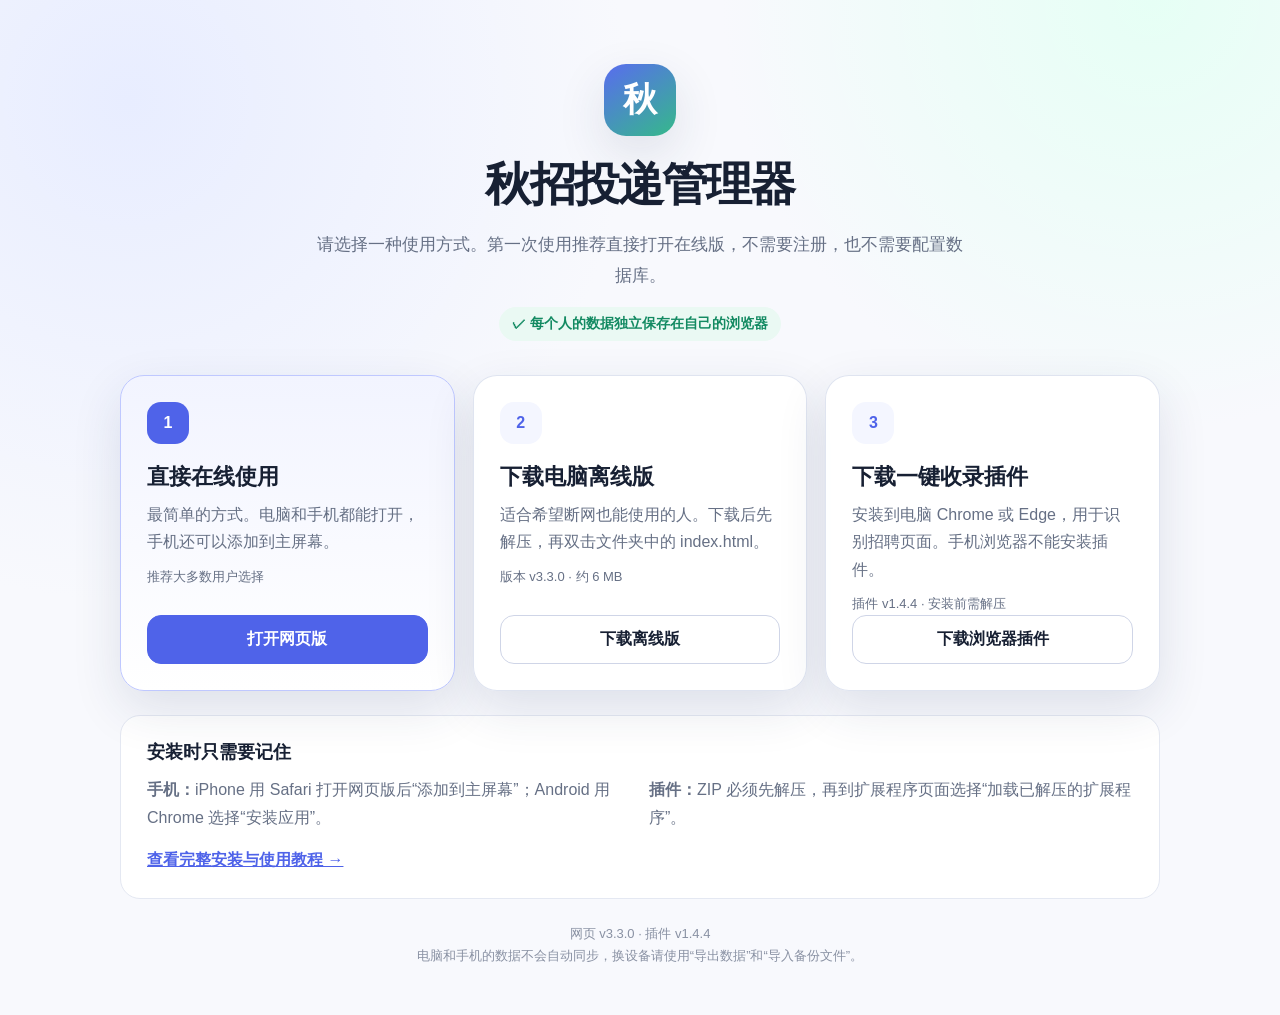
==== download.html @ e2f03a98 "chore(release): 离线包升级 v3.3.0（含官网绑定/拍板/邮件邀约），下载中心与使用说明同步；在线版地址更新" ====
<!doctype html>
<html lang="zh-CN">
<head>
  <meta charset="utf-8">
  <meta name="viewport" content="width=device-width, initial-scale=1">
  <meta name="theme-color" content="#4f63e9">
  <link rel="icon" href="./icons/app-icon.svg" type="image/svg+xml">
  <title>秋招投递管理器｜下载中心</title>
  <style>
    :root {
      color-scheme: light;
      --ink: #172033;
      --muted: #667085;
      --line: #e4e8f2;
      --primary: #4f63e9;
      --primary-dark: #3e50cd;
      --soft: #f4f6ff;
      --green: #138a62;
      --shadow: 0 18px 50px rgba(33, 47, 93, .12);
    }
    * { box-sizing: border-box; }
    body {
      margin: 0;
      min-height: 100vh;
      color: var(--ink);
      font-family: -apple-system, BlinkMacSystemFont, "Segoe UI", "PingFang SC", "Microsoft YaHei", sans-serif;
      background:
        radial-gradient(circle at 10% 10%, #e8edff 0, transparent 34%),
        radial-gradient(circle at 90% 0, #e6fff5 0, transparent 28%),
        #f8f9fd;
    }
    a { color: inherit; }
    .page { width: min(1040px, calc(100% - 32px)); margin: 0 auto; padding: 64px 0 48px; }
    .hero { text-align: center; margin-bottom: 34px; }
    .logo {
      display: inline-grid;
      place-items: center;
      width: 72px;
      height: 72px;
      margin-bottom: 18px;
      border-radius: 22px;
      color: white;
      font-size: 34px;
      font-weight: 800;
      background: linear-gradient(145deg, #596cef, #35b98a);
      box-shadow: var(--shadow);
    }
    h1 { margin: 0; font-size: clamp(30px, 5vw, 46px); letter-spacing: -.04em; }
    .subtitle { max-width: 660px; margin: 14px auto 0; color: var(--muted); font-size: 17px; line-height: 1.8; }
    .privacy {
      display: inline-flex;
      align-items: center;
      gap: 8px;
      margin-top: 16px;
      padding: 8px 13px;
      border-radius: 999px;
      color: var(--green);
      background: #eaf9f3;
      font-size: 14px;
      font-weight: 700;
    }
    .cards { display: grid; grid-template-columns: repeat(3, 1fr); gap: 18px; }
    .card {
      display: flex;
      min-height: 280px;
      flex-direction: column;
      padding: 26px;
      border: 1px solid rgba(220, 225, 239, .9);
      border-radius: 24px;
      background: rgba(255, 255, 255, .92);
      box-shadow: var(--shadow);
    }
    .card.primary { border-color: #bfc8ff; background: linear-gradient(180deg, #f2f4ff, #fff); }
    .number {
      display: grid;
      place-items: center;
      width: 42px;
      height: 42px;
      margin-bottom: 18px;
      border-radius: 14px;
      color: var(--primary);
      background: var(--soft);
      font-weight: 800;
    }
    .card.primary .number { color: white; background: var(--primary); }
    h2 { margin: 0 0 9px; font-size: 22px; }
    .card p { margin: 0; color: var(--muted); line-height: 1.7; }
    .meta { margin-top: 10px !important; font-size: 13px; }
    .button {
      display: block;
      margin-top: auto;
      padding: 13px 16px;
      border: 1px solid #cfd5e7;
      border-radius: 14px;
      text-align: center;
      text-decoration: none;
      font-weight: 800;
      transition: transform .15s ease, background .15s ease;
    }
    .button:hover { transform: translateY(-2px); background: #f6f7fb; }
    .primary .button { color: white; border-color: var(--primary); background: var(--primary); }
    .primary .button:hover { background: var(--primary-dark); }
    .guide {
      margin-top: 24px;
      padding: 24px 26px;
      border: 1px solid var(--line);
      border-radius: 20px;
      background: white;
    }
    .guide h3 { margin: 0 0 12px; font-size: 18px; }
    .guide-grid { display: grid; grid-template-columns: 1fr 1fr; gap: 18px; }
    .guide p { margin: 0; color: var(--muted); line-height: 1.75; }
    .text-link { color: var(--primary); font-weight: 700; }
    footer { margin-top: 24px; color: #8991a3; text-align: center; font-size: 13px; line-height: 1.7; }
    @media (max-width: 800px) {
      .page { padding-top: 36px; }
      .cards { grid-template-columns: 1fr; }
      .card { min-height: 230px; }
      .guide-grid { grid-template-columns: 1fr; }
    }
  </style>
</head>
<body>
  <main class="page">
    <header class="hero">
      <div class="logo" aria-hidden="true">秋</div>
      <h1>秋招投递管理器</h1>
      <p class="subtitle">请选择一种使用方式。第一次使用推荐直接打开在线版，不需要注册，也不需要配置数据库。</p>
      <div class="privacy">✓ 每个人的数据独立保存在自己的浏览器</div>
    </header>

    <section class="cards" aria-label="使用与下载入口">
      <article class="card primary">
        <div class="number">1</div>
        <h2>直接在线使用</h2>
        <p>最简单的方式。电脑和手机都能打开，手机还可以添加到主屏幕。</p>
        <p class="meta">推荐大多数用户选择</p>
        <a class="button" href="./index.html">打开网页版</a>
      </article>

      <article class="card">
        <div class="number">2</div>
        <h2>下载电脑离线版</h2>
        <p>适合希望断网也能使用的人。下载后先解压，再双击文件夹中的 index.html。</p>
        <p class="meta">版本 v3.3.0 · 约 6 MB</p>
        <a class="button" href="./downloads/秋招投递管理器-电脑离线版-v3.3.0.zip" download>下载离线版</a>
      </article>

      <article class="card">
        <div class="number">3</div>
        <h2>下载一键收录插件</h2>
        <p>安装到电脑 Chrome 或 Edge，用于识别招聘页面。手机浏览器不能安装插件。</p>
        <p class="meta">插件 v1.4.4 · 安装前需解压</p>
        <a class="button" href="./downloads/秋招一键收录插件-v1.4.4.zip" download>下载浏览器插件</a>
      </article>
    </section>

    <section class="guide">
      <h3>安装时只需要记住</h3>
      <div class="guide-grid">
        <p><strong>手机：</strong>iPhone 用 Safari 打开网页版后“添加到主屏幕”；Android 用 Chrome 选择“安装应用”。</p>
        <p><strong>插件：</strong>ZIP 必须先解压，再到扩展程序页面选择“加载已解压的扩展程序”。</p>
      </div>
      <p style="margin-top:14px"><a class="text-link" href="./docs/安装与使用教程.md">查看完整安装与使用教程 →</a></p>
    </section>

    <footer>
      网页 v3.3.0 · 插件 v1.4.4<br>
      电脑和手机的数据不会自动同步，换设备请使用“导出数据”和“导入备份文件”。
    </footer>
  </main>
</body>
</html>
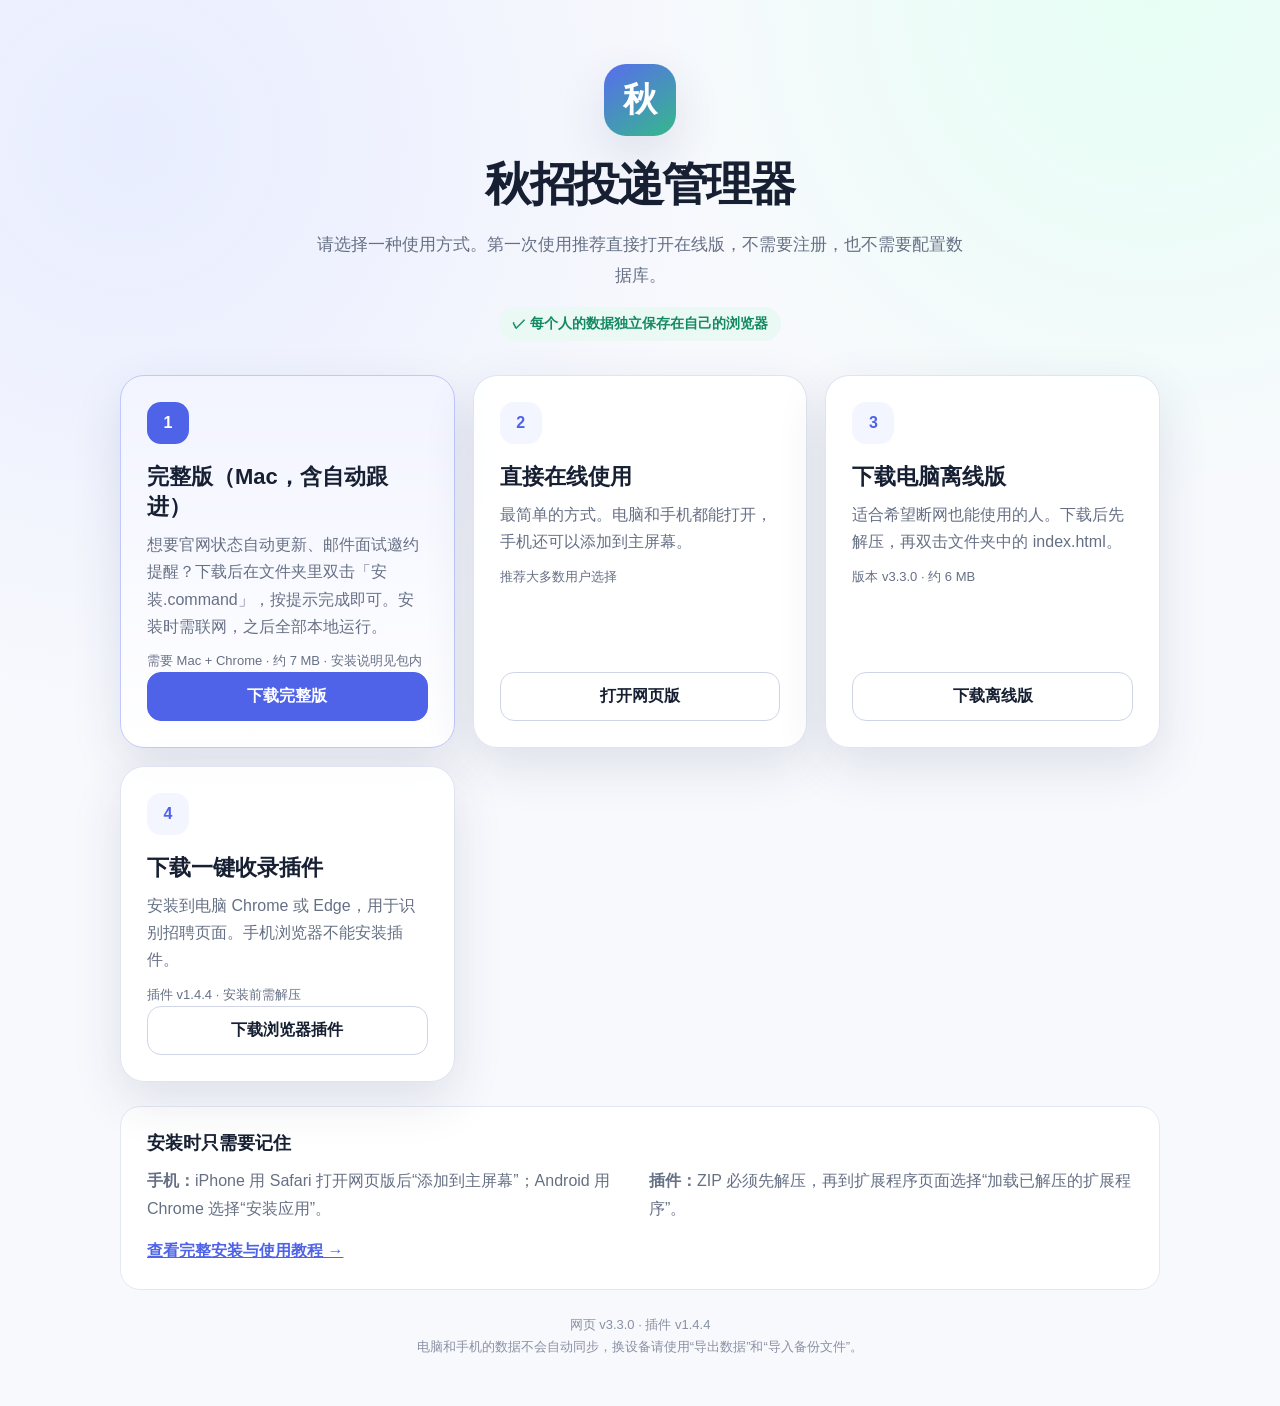
==== commit d4ac75a9: "feat: 下载中心新增「完整版（Mac）」——控制台+内嵌台账一体包，双击安装.command 即得自动跟进/邮件邀约；网页版/离线版/插件顺延为 2/3/4" ====
--- a/download.html
+++ b/download.html
@@ -132,6 +132,14 @@
     <section class="cards" aria-label="使用与下载入口">
       <article class="card primary">
         <div class="number">1</div>
+        <h2>完整版（Mac，含自动跟进）</h2>
+        <p>想要官网状态自动更新、邮件面试邀约提醒？下载后在文件夹里双击「安装.command」，按提示完成即可。安装时需联网，之后全部本地运行。</p>
+        <p class="meta">需要 Mac + Chrome · 约 7 MB · 安装说明见包内</p>
+        <a class="button" href="./downloads/秋招投递管理-完整版-Mac-v3.3.0.zip" download>下载完整版</a>
+      </article>
+
+      <article class="card">
+        <div class="number">2</div>
         <h2>直接在线使用</h2>
         <p>最简单的方式。电脑和手机都能打开，手机还可以添加到主屏幕。</p>
         <p class="meta">推荐大多数用户选择</p>
@@ -139,7 +147,7 @@
       </article>
 
       <article class="card">
-        <div class="number">2</div>
+        <div class="number">3</div>
         <h2>下载电脑离线版</h2>
         <p>适合希望断网也能使用的人。下载后先解压，再双击文件夹中的 index.html。</p>
         <p class="meta">版本 v3.3.0 · 约 6 MB</p>
@@ -147,7 +155,7 @@
       </article>
 
       <article class="card">
-        <div class="number">3</div>
+        <div class="number">4</div>
         <h2>下载一键收录插件</h2>
         <p>安装到电脑 Chrome 或 Edge，用于识别招聘页面。手机浏览器不能安装插件。</p>
         <p class="meta">插件 v1.4.4 · 安装前需解压</p>
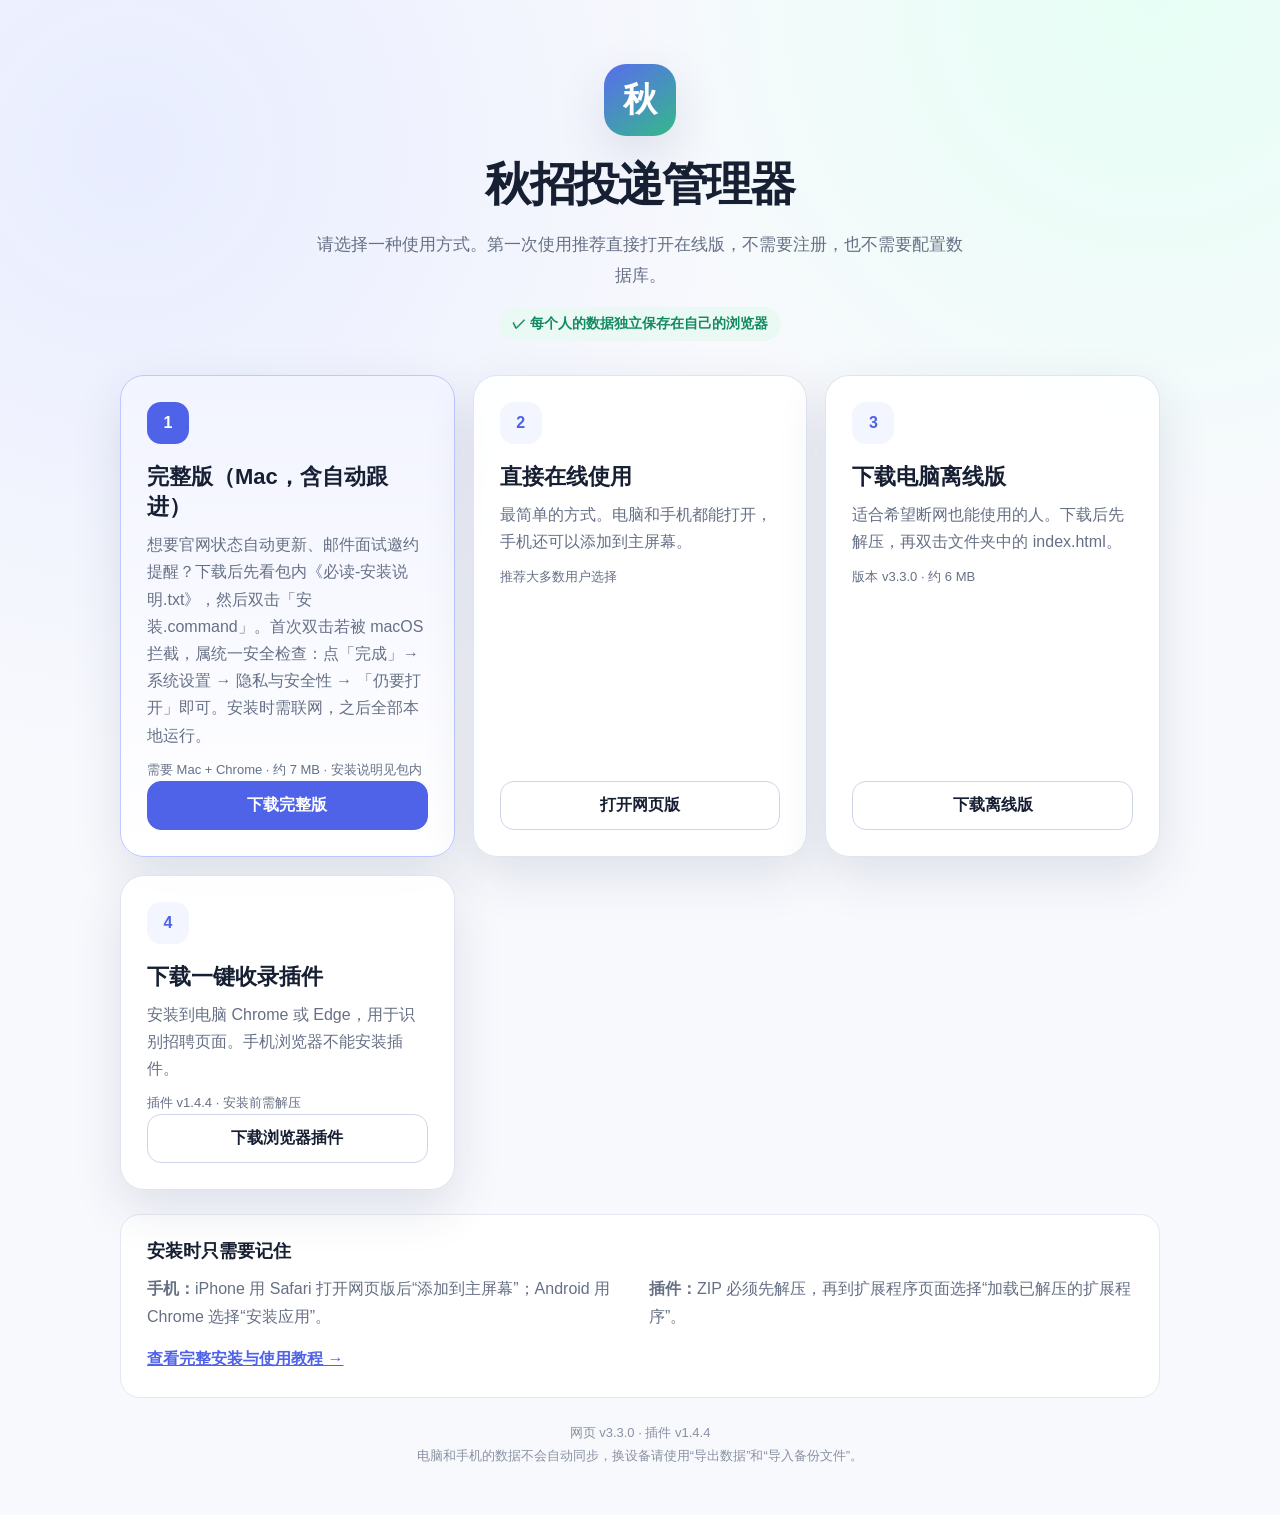
==== commit 4d7864ea: "feat: 完整版包内新增《必读-安装说明.txt》（Gatekeeper 拦截的处理步骤）；下载中心卡片同步提示" ====
--- a/download.html
+++ b/download.html
@@ -133,7 +133,7 @@
       <article class="card primary">
         <div class="number">1</div>
         <h2>完整版（Mac，含自动跟进）</h2>
-        <p>想要官网状态自动更新、邮件面试邀约提醒？下载后在文件夹里双击「安装.command」，按提示完成即可。安装时需联网，之后全部本地运行。</p>
+        <p>想要官网状态自动更新、邮件面试邀约提醒？下载后先看包内《必读-安装说明.txt》，然后双击「安装.command」。首次双击若被 macOS 拦截，属统一安全检查：点「完成」→ 系统设置 → 隐私与安全性 → 「仍要打开」即可。安装时需联网，之后全部本地运行。</p>
         <p class="meta">需要 Mac + Chrome · 约 7 MB · 安装说明见包内</p>
         <a class="button" href="./downloads/秋招投递管理-完整版-Mac-v3.3.0.zip" download>下载完整版</a>
       </article>
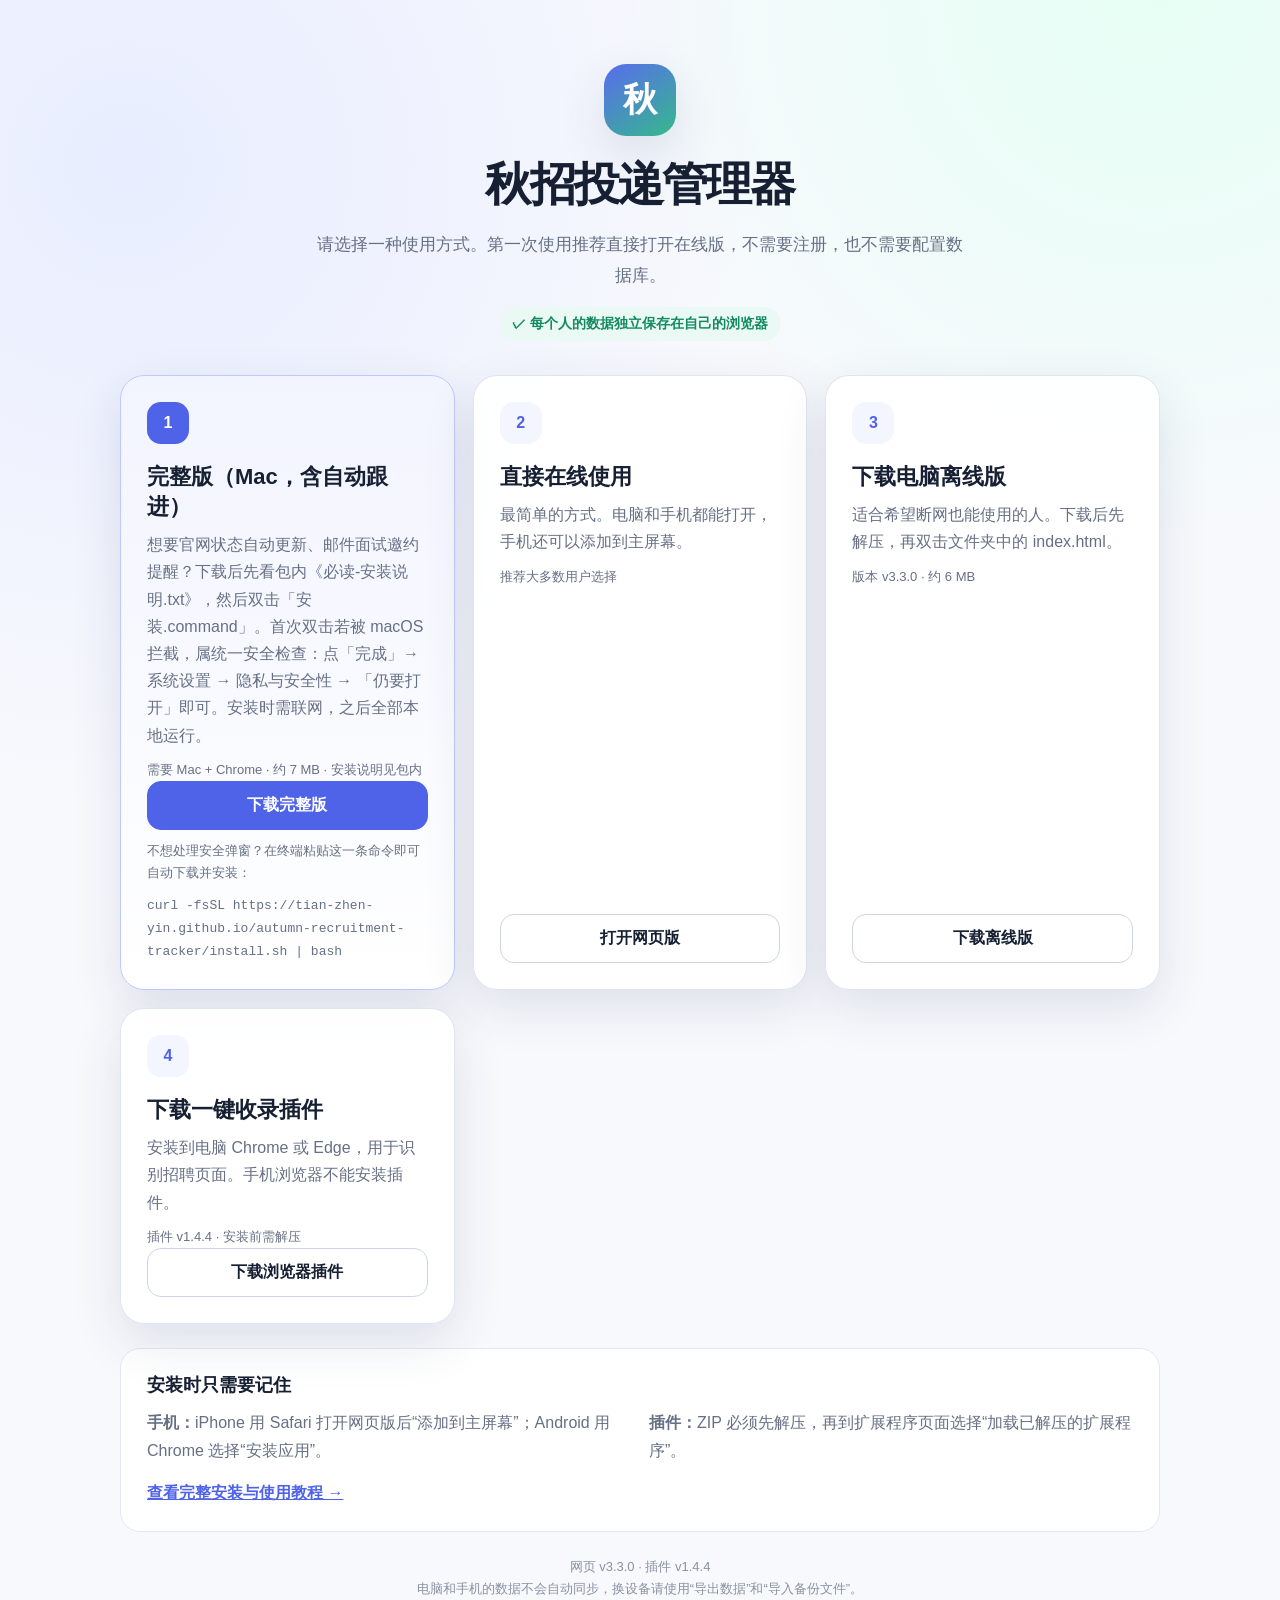
==== commit 98b3f8bc: "feat: 新增在线一键安装 install.sh（curl|bash，完全避开 Gatekeeper）；完整版 zip 改为顶层平铺结构（消除中文目录层路径 bug）；下载页补终端安装命令" ====
--- a/download.html
+++ b/download.html
@@ -136,6 +136,8 @@
         <p>想要官网状态自动更新、邮件面试邀约提醒？下载后先看包内《必读-安装说明.txt》，然后双击「安装.command」。首次双击若被 macOS 拦截，属统一安全检查：点「完成」→ 系统设置 → 隐私与安全性 → 「仍要打开」即可。安装时需联网，之后全部本地运行。</p>
         <p class="meta">需要 Mac + Chrome · 约 7 MB · 安装说明见包内</p>
         <a class="button" href="./downloads/秋招投递管理-完整版-Mac-v3.3.0.zip" download>下载完整版</a>
+        <p class="meta">不想处理安全弹窗？在终端粘贴这一条命令即可自动下载并安装：</p>
+        <p class="meta"><code>curl -fsSL https://tian-zhen-yin.github.io/autumn-recruitment-tracker/install.sh | bash</code></p>
       </article>
 
       <article class="card">
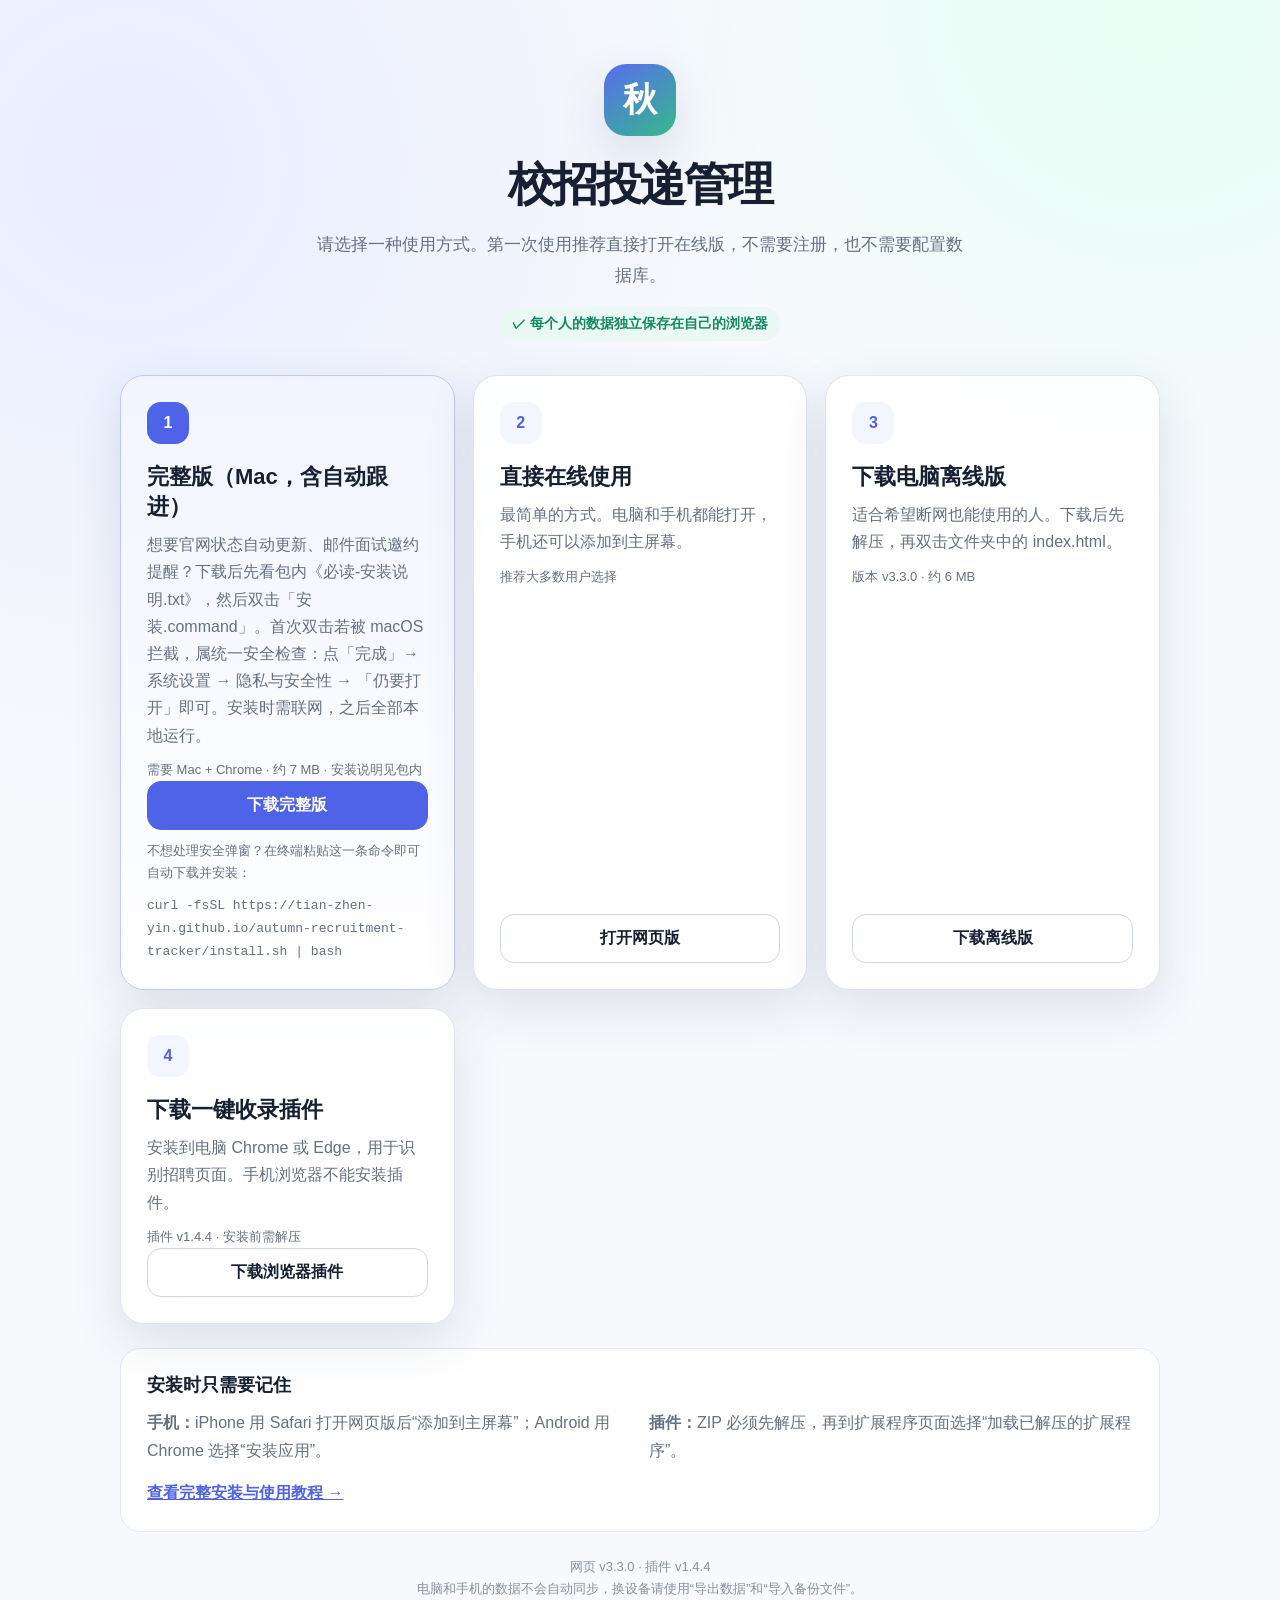
==== commit 6c43499c: "feat(v3.3.1): 产品更名「校招投递管理」——覆盖秋招/春招/暑期实习/日常实习；界面/指南/下载中心/安装器/文档同步；存储键不变（老用户无感）" ====
--- a/download.html
+++ b/download.html
@@ -5,7 +5,7 @@
   <meta name="viewport" content="width=device-width, initial-scale=1">
   <meta name="theme-color" content="#4f63e9">
   <link rel="icon" href="./icons/app-icon.svg" type="image/svg+xml">
-  <title>秋招投递管理器｜下载中心</title>
+  <title>校招投递管理｜下载中心</title>
   <style>
     :root {
       color-scheme: light;
@@ -124,7 +124,7 @@
   <main class="page">
     <header class="hero">
       <div class="logo" aria-hidden="true">秋</div>
-      <h1>秋招投递管理器</h1>
+      <h1>校招投递管理</h1>
       <p class="subtitle">请选择一种使用方式。第一次使用推荐直接打开在线版，不需要注册，也不需要配置数据库。</p>
       <div class="privacy">✓ 每个人的数据独立保存在自己的浏览器</div>
     </header>
@@ -135,7 +135,7 @@
         <h2>完整版（Mac，含自动跟进）</h2>
         <p>想要官网状态自动更新、邮件面试邀约提醒？下载后先看包内《必读-安装说明.txt》，然后双击「安装.command」。首次双击若被 macOS 拦截，属统一安全检查：点「完成」→ 系统设置 → 隐私与安全性 → 「仍要打开」即可。安装时需联网，之后全部本地运行。</p>
         <p class="meta">需要 Mac + Chrome · 约 7 MB · 安装说明见包内</p>
-        <a class="button" href="./downloads/秋招投递管理-完整版-Mac-v3.3.0.zip" download>下载完整版</a>
+        <a class="button" href="./downloads/校招投递管理-完整版-Mac-v3.3.0.zip" download>下载完整版</a>
         <p class="meta">不想处理安全弹窗？在终端粘贴这一条命令即可自动下载并安装：</p>
         <p class="meta"><code>curl -fsSL https://tian-zhen-yin.github.io/autumn-recruitment-tracker/install.sh | bash</code></p>
       </article>
@@ -153,7 +153,7 @@
         <h2>下载电脑离线版</h2>
         <p>适合希望断网也能使用的人。下载后先解压，再双击文件夹中的 index.html。</p>
         <p class="meta">版本 v3.3.0 · 约 6 MB</p>
-        <a class="button" href="./downloads/秋招投递管理器-电脑离线版-v3.3.0.zip" download>下载离线版</a>
+        <a class="button" href="./downloads/校招投递管理-电脑离线版-v3.3.0.zip" download>下载离线版</a>
       </article>
 
       <article class="card">
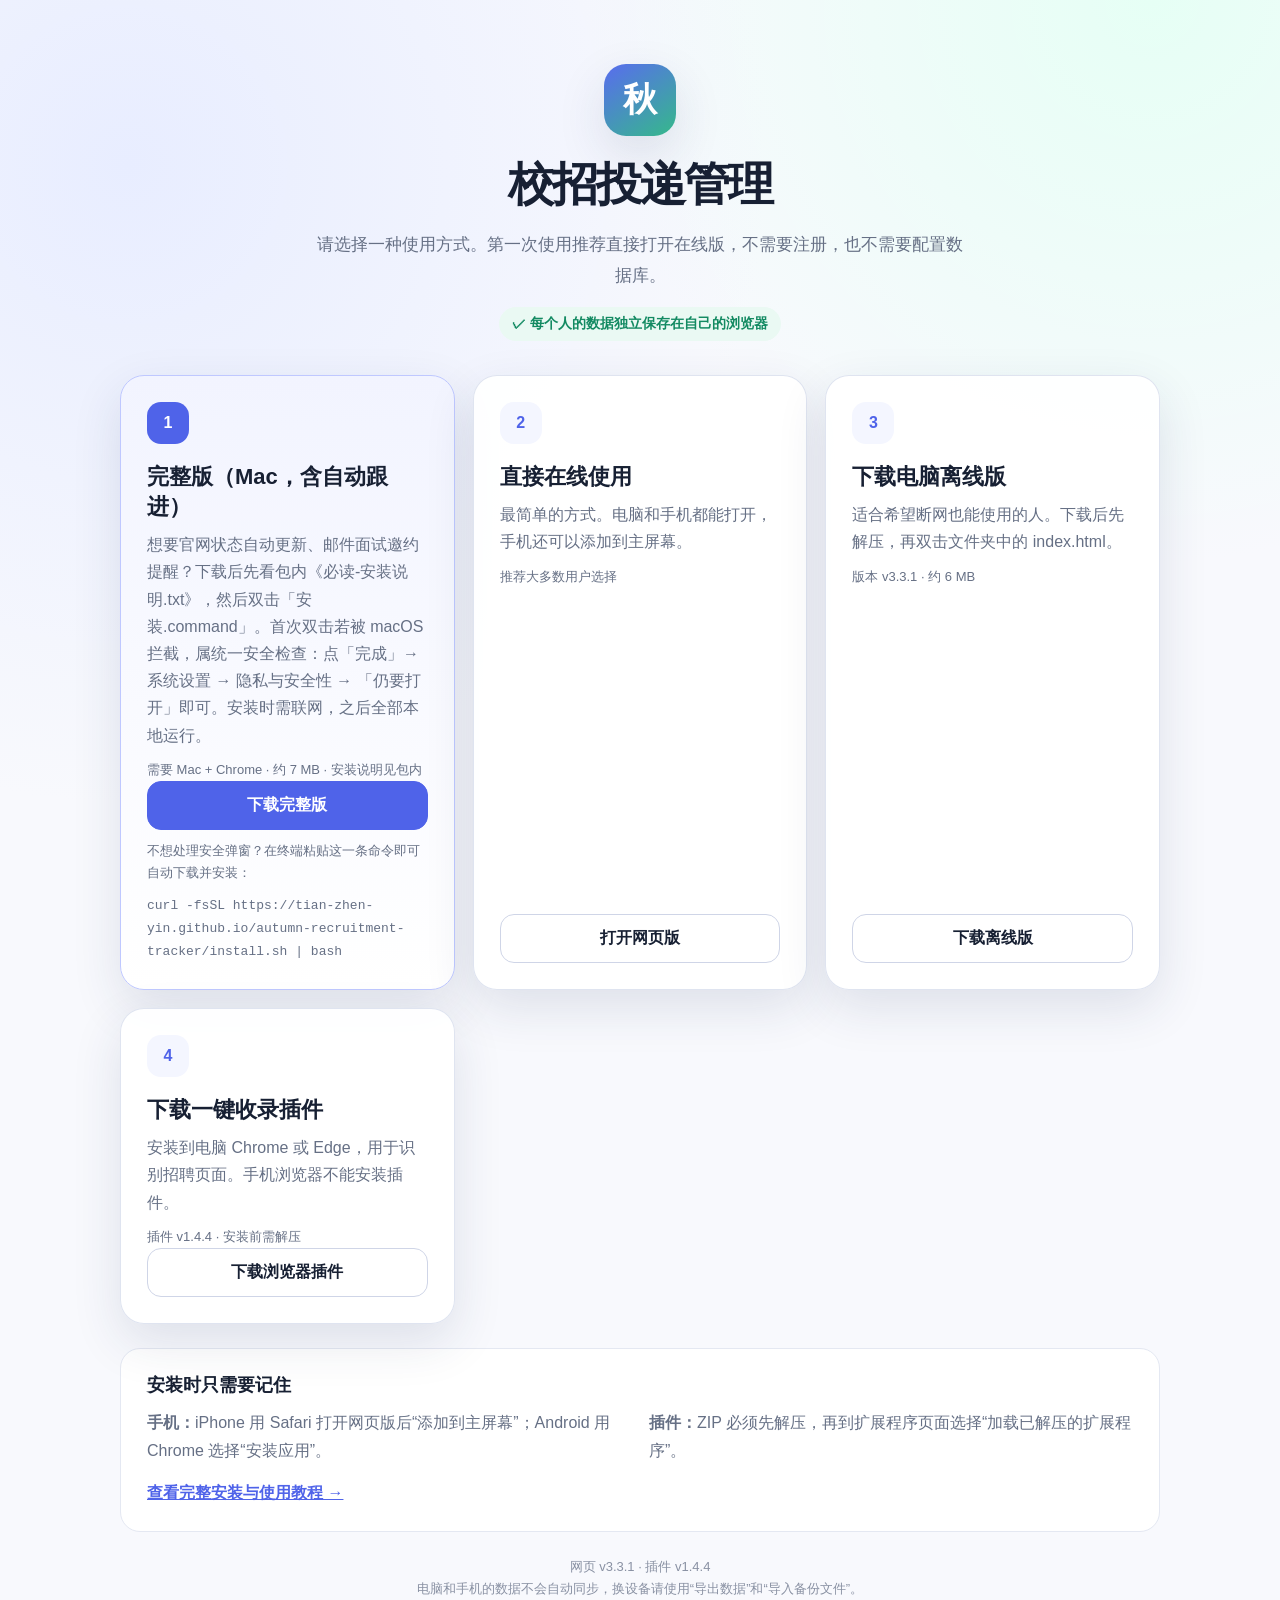
==== commit 584ef434: "feat(v3.3.1): 存储键更名 campusRecruitmentTracker.*——localStorage 旧键一次性自动搬迁（旧键保留作灾难备份）、IndexedDB 安全库整体搬家（" ====
--- a/download.html
+++ b/download.html
@@ -135,7 +135,7 @@
         <h2>完整版（Mac，含自动跟进）</h2>
         <p>想要官网状态自动更新、邮件面试邀约提醒？下载后先看包内《必读-安装说明.txt》，然后双击「安装.command」。首次双击若被 macOS 拦截，属统一安全检查：点「完成」→ 系统设置 → 隐私与安全性 → 「仍要打开」即可。安装时需联网，之后全部本地运行。</p>
         <p class="meta">需要 Mac + Chrome · 约 7 MB · 安装说明见包内</p>
-        <a class="button" href="./downloads/校招投递管理-完整版-Mac-v3.3.0.zip" download>下载完整版</a>
+        <a class="button" href="./downloads/校招投递管理-完整版-Mac-v3.3.1.zip" download>下载完整版</a>
         <p class="meta">不想处理安全弹窗？在终端粘贴这一条命令即可自动下载并安装：</p>
         <p class="meta"><code>curl -fsSL https://tian-zhen-yin.github.io/autumn-recruitment-tracker/install.sh | bash</code></p>
       </article>
@@ -152,8 +152,8 @@
         <div class="number">3</div>
         <h2>下载电脑离线版</h2>
         <p>适合希望断网也能使用的人。下载后先解压，再双击文件夹中的 index.html。</p>
-        <p class="meta">版本 v3.3.0 · 约 6 MB</p>
-        <a class="button" href="./downloads/校招投递管理-电脑离线版-v3.3.0.zip" download>下载离线版</a>
+        <p class="meta">版本 v3.3.1 · 约 6 MB</p>
+        <a class="button" href="./downloads/校招投递管理-电脑离线版-v3.3.1.zip" download>下载离线版</a>
       </article>
 
       <article class="card">
@@ -175,7 +175,7 @@
     </section>
 
     <footer>
-      网页 v3.3.0 · 插件 v1.4.4<br>
+      网页 v3.3.1 · 插件 v1.4.4<br>
       电脑和手机的数据不会自动同步，换设备请使用“导出数据”和“导入备份文件”。
     </footer>
   </main>
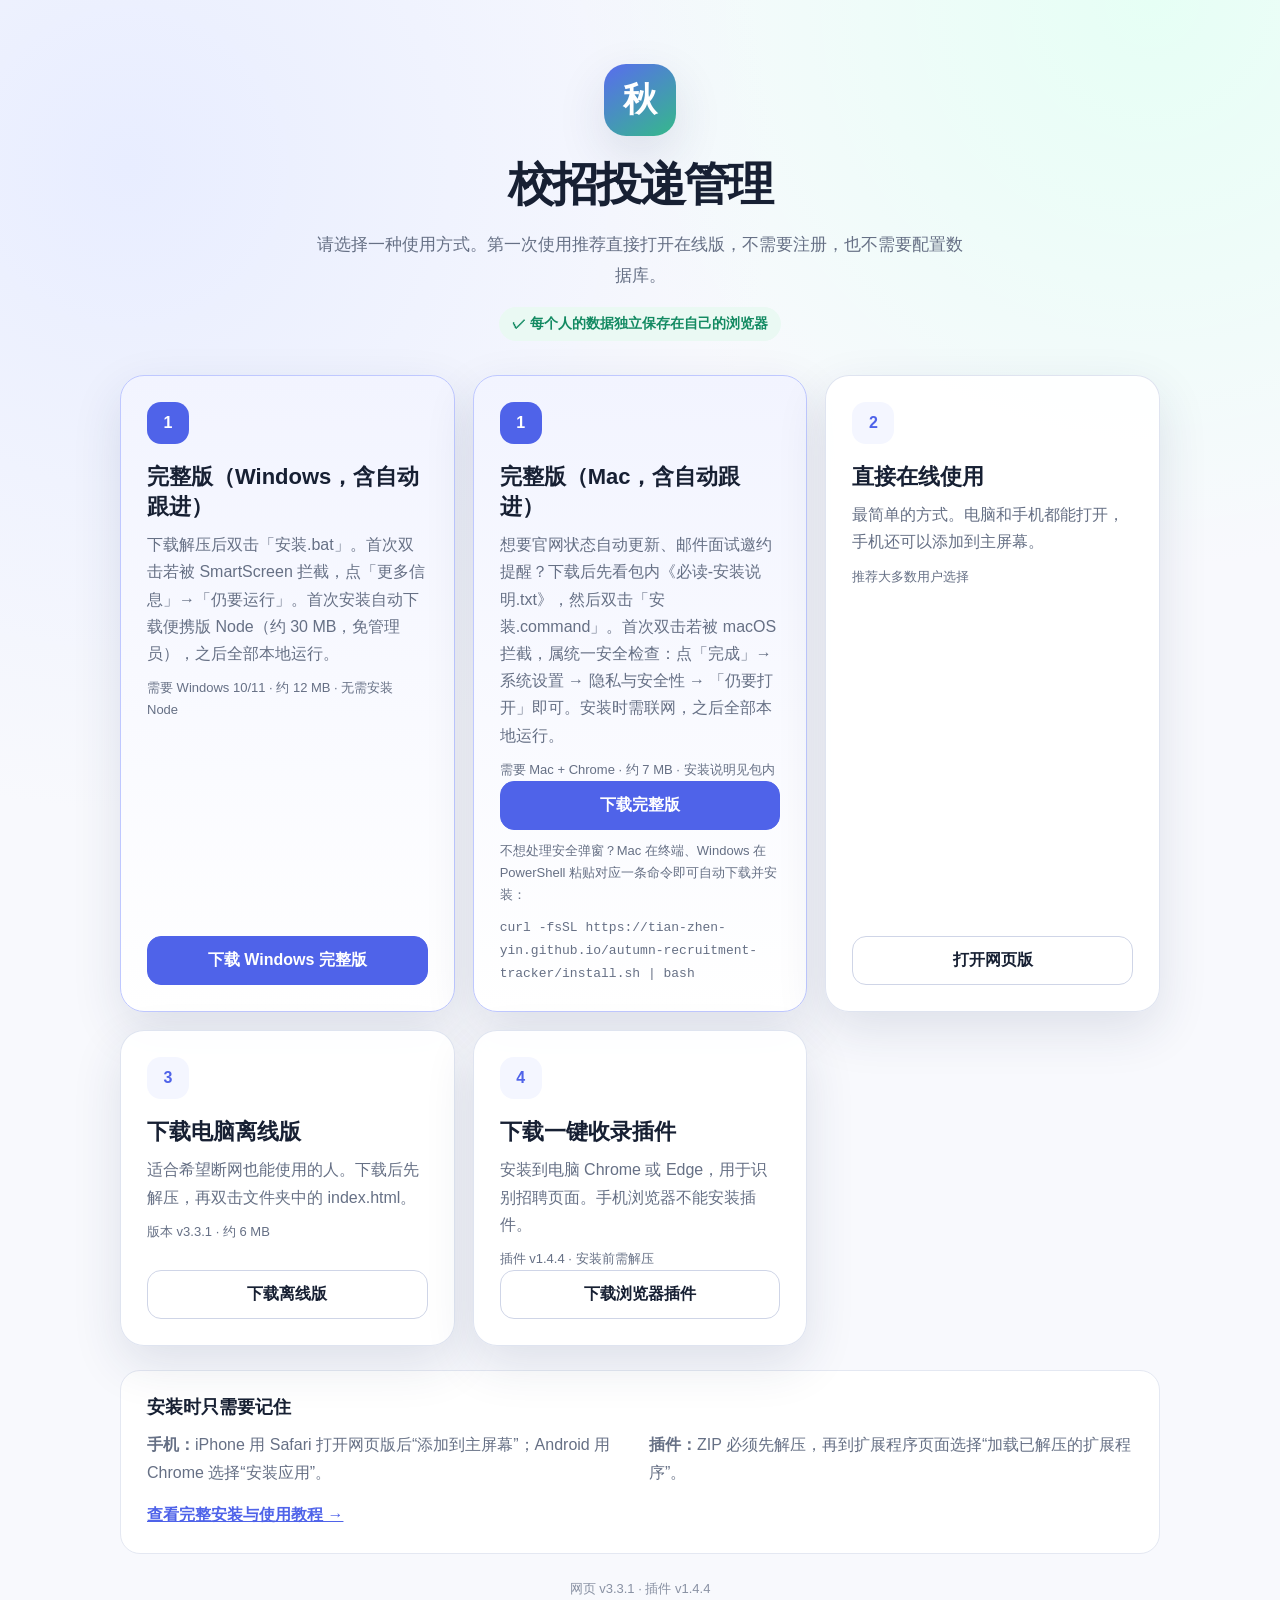
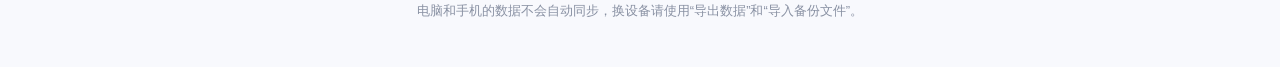
==== commit 3e454433: "feat: 下载中心新增 Windows 完整版（zip + irm|iex 一键安装）；安装器 install.ps1 上线" ====
--- a/download.html
+++ b/download.html
@@ -132,11 +132,19 @@
     <section class="cards" aria-label="使用与下载入口">
       <article class="card primary">
         <div class="number">1</div>
+        <h2>完整版（Windows，含自动跟进）</h2>
+        <p>下载解压后双击「安装.bat」。首次双击若被 SmartScreen 拦截，点「更多信息」→「仍要运行」。首次安装自动下载便携版 Node（约 30 MB，免管理员），之后全部本地运行。</p>
+        <p class="meta">需要 Windows 10/11 · 约 12 MB · 无需安装 Node</p>
+        <a class="button" href="./downloads/校招投递管理-完整版-Windows-v3.3.1.zip" download>下载 Windows 完整版</a>
+      </article>
+
+      <article class="card primary">
+        <div class="number">1</div>
         <h2>完整版（Mac，含自动跟进）</h2>
         <p>想要官网状态自动更新、邮件面试邀约提醒？下载后先看包内《必读-安装说明.txt》，然后双击「安装.command」。首次双击若被 macOS 拦截，属统一安全检查：点「完成」→ 系统设置 → 隐私与安全性 → 「仍要打开」即可。安装时需联网，之后全部本地运行。</p>
         <p class="meta">需要 Mac + Chrome · 约 7 MB · 安装说明见包内</p>
         <a class="button" href="./downloads/校招投递管理-完整版-Mac-v3.3.1.zip" download>下载完整版</a>
-        <p class="meta">不想处理安全弹窗？在终端粘贴这一条命令即可自动下载并安装：</p>
+        <p class="meta">不想处理安全弹窗？Mac 在终端、Windows 在 PowerShell 粘贴对应一条命令即可自动下载并安装：</p>
         <p class="meta"><code>curl -fsSL https://tian-zhen-yin.github.io/autumn-recruitment-tracker/install.sh | bash</code></p>
       </article>
 
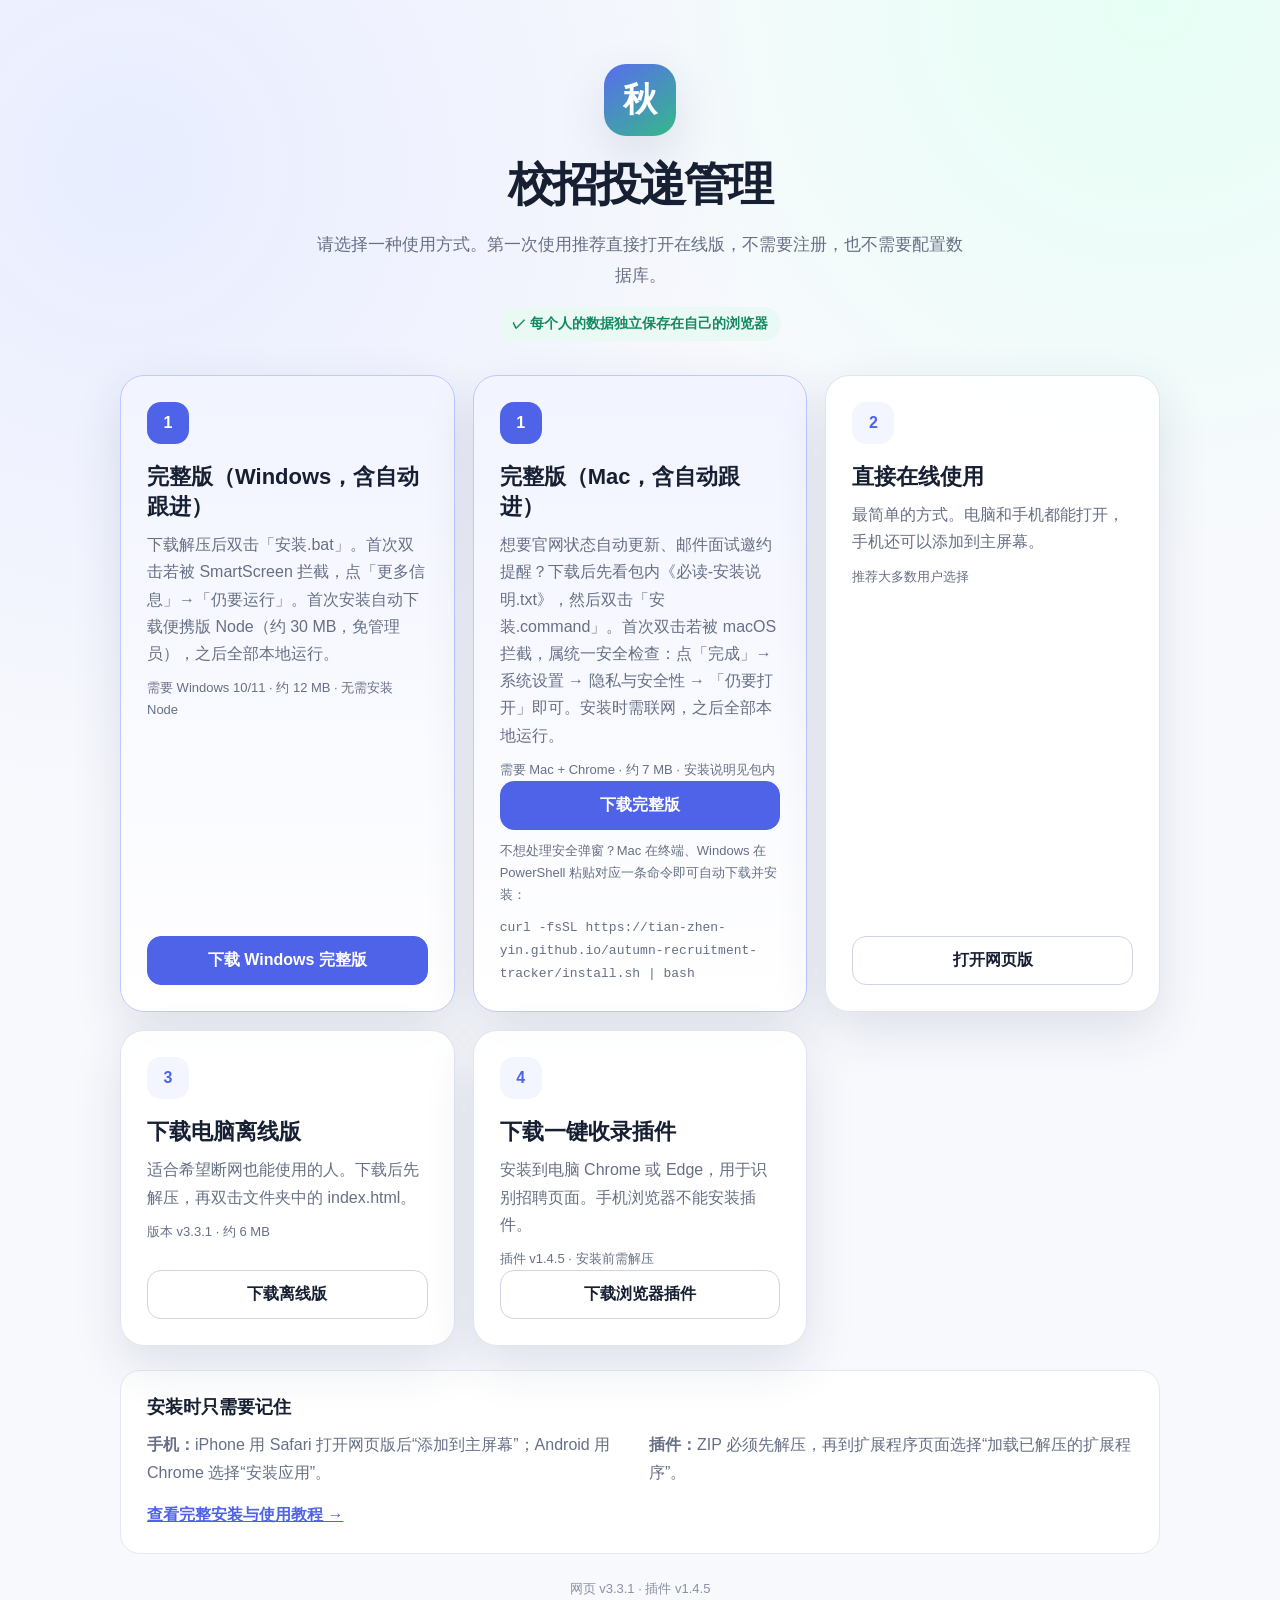
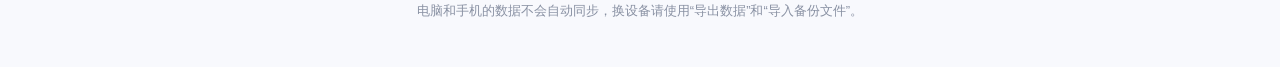
==== commit f16a665a: "feat(插件 v1.4.5): 修复未登录时文档同步失败——401 后改走文档页内同源 API 拉取（自带登录态），未登录保留文档页引导登录后再同步；解析逻辑与主版本逐字一致；zip/文档版本号同步" ====
--- a/download.html
+++ b/download.html
@@ -168,8 +168,8 @@
         <div class="number">4</div>
         <h2>下载一键收录插件</h2>
         <p>安装到电脑 Chrome 或 Edge，用于识别招聘页面。手机浏览器不能安装插件。</p>
-        <p class="meta">插件 v1.4.4 · 安装前需解压</p>
-        <a class="button" href="./downloads/秋招一键收录插件-v1.4.4.zip" download>下载浏览器插件</a>
+        <p class="meta">插件 v1.4.5 · 安装前需解压</p>
+        <a class="button" href="./downloads/秋招一键收录插件-v1.4.5.zip" download>下载浏览器插件</a>
       </article>
     </section>
 
@@ -183,7 +183,7 @@
     </section>
 
     <footer>
-      网页 v3.3.1 · 插件 v1.4.4<br>
+      网页 v3.3.1 · 插件 v1.4.5<br>
       电脑和手机的数据不会自动同步，换设备请使用“导出数据”和“导入备份文件”。
     </footer>
   </main>
